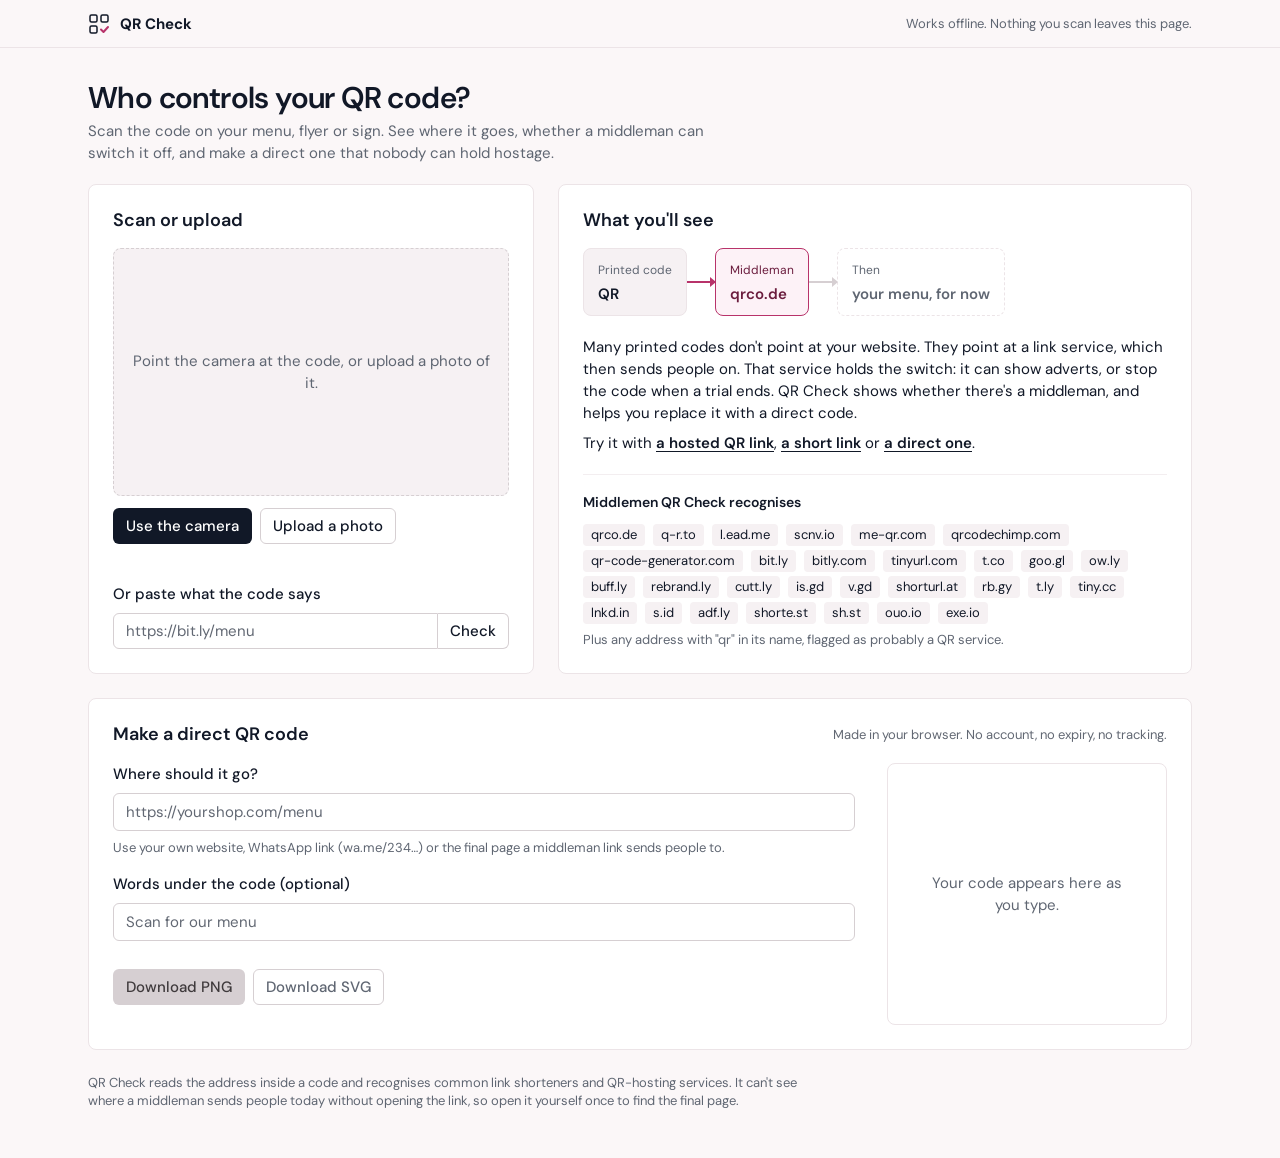
==== day-07-qr-check/app/index.html @ 316559bb "Day 7: QR Check, find the middleman in a printed QR code Scan, upload or paste a QR code to see the " ====
<!doctype html>
<html lang="en">
<head>
  <meta charset="utf-8">
  <meta name="viewport" content="width=device-width, initial-scale=1, viewport-fit=cover">
  <title>QR Check: who controls your printed QR code?</title>
  <meta name="description" content="Scan or upload the QR code on your menu or flyer to see where it really goes and who can switch it off. Then make a direct code with no middleman.">
  <meta name="theme-color" content="#fbf7f8">
  <link rel="manifest" href="manifest.webmanifest">
  <link rel="icon" href="icon.svg" type="image/svg+xml">
  <link rel="preconnect" href="https://fonts.googleapis.com"><link rel="preconnect" href="https://fonts.gstatic.com" crossorigin>
  <link href="https://fonts.googleapis.com/css2?family=DM+Sans:wght@400;500;600;700&display=swap" rel="stylesheet">
  <link rel="stylesheet" href="app.css">
  <link rel="stylesheet" href="style.css">
</head>
<body>
  <header class="topbar"><div class="column bar">
    <a class="brand" href="./"><svg width="22" height="22" viewBox="0 0 22 22" aria-hidden="true"><rect x="2" y="2" width="7" height="7" rx="1.5" fill="none" stroke="#111827" stroke-width="1.5"/><rect x="13" y="2" width="7" height="7" rx="1.5" fill="none" stroke="#111827" stroke-width="1.5"/><rect x="2" y="13" width="7" height="7" rx="1.5" fill="none" stroke="#111827" stroke-width="1.5"/><path d="M13 16.5l2.5 2.5 4.5-5" fill="none" stroke="#b8336a" stroke-width="2" stroke-linecap="round" stroke-linejoin="round"/></svg>QR Check</a>
    <span class="stamp">Works offline. Nothing you scan leaves this page.</span>
  </div></header>
  <main class="column canvas" id="main">
    <div class="title-row"><div>
      <h1>Who controls your QR code?</h1>
      <p class="sub">Scan the code on your menu, flyer or sign. See where it goes, whether a middleman can switch it off, and make a direct one that nobody can hold hostage.</p>
    </div></div>
    <div class="grid">
      <section class="panel s5 scan" aria-labelledby="h-scan">
        <header><h2 id="h-scan">Scan or upload</h2></header>
        <div class="viewfinder" id="vf"><video id="video" playsinline muted aria-label="Camera view"></video><p id="vf-hint">Point the camera at the code, or upload a photo of it.</p></div>
        <div class="row-actions">
          <button class="btn primary" type="button" id="cam">Use the camera</button>
          <label class="btn" for="file">Upload a photo</label><input id="file" type="file" accept="image/*" hidden>
        </div>
        <form class="paste" id="paste" onsubmit="return false"><label for="q">Or paste what the code says</label>
          <div class="joined"><input class="input" id="q" placeholder="https://bit.ly/menu" autocomplete="off" spellcheck="false"><button class="btn" type="submit">Check</button></div></form>
      </section>
      <section class="panel s7 result" id="result" aria-live="polite" aria-labelledby="h-result"></section>
    </div>
    <section class="panel make" aria-labelledby="h-make">
      <header><h2 id="h-make">Make a direct QR code</h2><span class="meta">Made in your browser. No account, no expiry, no tracking.</span></header>
      <div class="make-grid">
        <form class="form" id="make" onsubmit="return false">
          <div class="field"><label for="m-url">Where should it go?</label><input class="input" id="m-url" placeholder="https://yourshop.com/menu" autocomplete="off" spellcheck="false"><span class="hint" id="m-hint">Use your own website, WhatsApp link (wa.me/234…) or the final page a middleman link sends people to.</span></div>
          <div class="field"><label for="m-label">Words under the code (optional)</label><input class="input" id="m-label" maxlength="40" placeholder="Scan for our menu"></div>
          <div class="row-actions"><button class="btn primary" type="button" id="dl-png" disabled>Download PNG</button><button class="btn" type="button" id="dl-svg" disabled>Download SVG</button></div>
        </form>
        <figure class="sticker" id="sticker" aria-live="polite"><div class="empty">Your code appears here as you type.</div></figure>
      </div>
    </section>
    <p class="fine">QR Check reads the address inside a code and recognises common link shorteners and QR-hosting services. It can't see where a middleman sends people today without opening the link, so open it yourself once to find the final page.</p>
  </main>
  <script src="vendor/jsQR.js"></script>
  <script src="vendor/qrcode.js"></script>
  <script src="app.js"></script>
</body>
</html>
---- day-07-qr-check/app/app.css ----
/* tasteskill / app.css
   A neutral foundation for app screens (dashboards, admin, settings, inboxes), set to the defaults
   measured in the study of real product screens (references/app-screens.md). Copy it into the project,
   replace the token values with the ones on the app sheet (draw.mjs --app), and build on top.
   Delete what you do not use. It has no brand of its own: neutral grounds, one quiet line, one accent. */

/* ---------- tokens (replace with the dealt style) ---------- */
:root {
  /* names match the app sheet printed by draw.mjs --app */
  --ground: #f9fafb;          /* the app chrome and page */
  --surface: #ffffff;         /* panels and the work sheet */
  --raised: #f4f5f6;          /* a filled inner well, hover rows */
  --active: #eeeeee;          /* the active nav pill */
  --border: #e8e8e8;          /* panel edges: about 1.2:1 on white */
  --rule: #f1f2f3;            /* row rules inside tables */
  --control: #d1d5db;         /* inputs and outlined buttons: one step stronger */
  --text: #111111;
  --muted: #5f6368;           /* secondary text, labels (4.5:1 or more on its ground) */
  --faint: #6b6b6b;           /* meta and placeholders: the lightest grey that holds 4.5:1 on white */
  --accent: #1f6f5c;          /* one hue: data, focus, the selected thing */
  --primary: #1d1f20;         /* the primary button is near-black unless the style says otherwise */
  --primary-ink: #ffffff;
  --positive: #247b50; --negative: #c4242a; --warning: #92400e;  /* references/app-screens.md §9.5; a green accent is also --positive */
  --pill-positive-bg: #dcfae5; --pill-positive-ink: #04250e;
  --pill-negative-bg: #ffedea; --pill-negative-ink: #831c1e;
  --pill-warning-bg: #fffbeb; --pill-warning-ink: #92400e;
  --pill-neutral-bg: #eeeeee; --pill-neutral-ink: #3d3d3d;
  --chart-1: var(--accent); --chart-2: #8fb8ad; --chart-3: #b08a2e; --chart-muted: #cfd3d6;
  --chart-mark: var(--text);  /* a marked period in Charts.diverging: the second tone */
  --chart-span: 0.06;         /* opacity of a shaded span (a selling window, an outage) */
  --grid: var(--rule);        /* chart gridlines (charts.js) */
  --axis-ink: var(--muted);   /* chart tick labels (charts.js) */
  --ink: var(--text);

  --font: "Inter", system-ui, -apple-system, "Segoe UI", sans-serif;
  --fs-title: 24px; --fs-section: 16px; --fs-kpi: 28px; --fs-body: 14px; --fs-small: 12px;

  --sidebar-width: 232px;
  --pad: 24px;                /* canvas padding */
  --gap: 16px;                /* one gutter, horizontal and vertical */
  --card-pad: 20px;
  --radius-card: 8px;         /* radius is bimodal: tight 4–8 (controls 6) or soft 16–24 (controls full); never 11–12 */
  --radius-control: 6px;
  --control-height: 32px;     /* every control in the title and filter rows */
  --row-height: 48px;         /* single-line table row */
  --nav-row: 32px;            /* sidebar item height, on a 34px pitch */

  --ease-out: cubic-bezier(0.22, 1, 0.36, 1);
  --t-press: 120ms; --t-hover: 150ms; --t-ui: 200ms;
}
/* dark: one true-neutral ground, elevation by lightness; two greys that read apart (not #aaa beside #969696) */
:root[data-theme="dark"] {
  --ground: #000000; --surface: #111111; --raised: #222222; --active: #222222;
  --border: #1a1a1a; --rule: #161616; --control: #444444;
  --text: #ffffff; --muted: #b4b4b4; --faint: #949494;
  --primary: #ffffff; --primary-ink: #000000;
  --positive: #3fc07a; --negative: #e5566f; --warning: #e5a93b;  /* a green or yellow-green accent is also --positive */
  --pill-positive-bg: #172a1d; --pill-positive-ink: #3fc07a;
  --pill-negative-bg: #2c1a20; --pill-negative-ink: #e5566f;
  --pill-warning-bg: #2b2414; --pill-warning-ink: #e5a93b;
  --pill-neutral-bg: #222222; --pill-neutral-ink: #ffffff;
  --chart-muted: #4a4a4a; --grid: #2b2b2b;
  --chart-span: 0.12;
}

/* ---------- reset ---------- */
*, *::before, *::after { box-sizing: border-box; }
html { -webkit-text-size-adjust: 100%; text-size-adjust: 100%; }
body { margin: 0; background: var(--ground); color: var(--text); font: var(--fs-body)/20px var(--font); -webkit-font-smoothing: antialiased; }
h1, h2, h3, h4, p, figure, ul, ol, dl, dd { margin: 0; }
ul[class], ol[class] { padding: 0; list-style: none; }
img, svg, video, canvas { display: block; max-width: 100%; }
button, input, select, textarea { font: inherit; color: inherit; }
a { color: inherit; text-decoration: none; }
:focus-visible { outline: 2px solid var(--accent); outline-offset: 2px; border-radius: 4px; }
.num, table, .kpi-value { font-variant-numeric: tabular-nums; }

/* ---------- shell: sidebar + canvas ---------- */
.app { display: grid; grid-template-columns: var(--sidebar-width) minmax(0, 1fr); min-height: 100svh; }
.sidebar { position: sticky; top: 0; height: 100svh; display: flex; flex-direction: column; gap: 2px; padding: 16px 12px; overflow: auto; }
.sidebar .group-label { margin: 20px 8px 6px; font-size: var(--fs-small); color: var(--faint); }
.nav-item { display: flex; align-items: center; gap: 10px; height: var(--nav-row); padding: 0 8px; border-radius: 8px; color: var(--muted); transition: background-color var(--t-hover) ease, color var(--t-hover) ease; }
.nav-item svg { width: 16px; height: 16px; flex: none; stroke-width: 1.5; }
.nav-item:hover { background: var(--raised); color: var(--text); }
.nav-item[aria-current="page"] { background: var(--active); color: var(--text); }
.sidebar .bottom { margin-top: auto; }
.canvas { min-width: 0; padding: var(--pad); }

/* ---------- title block and filters ---------- */
.title-row { display: flex; align-items: flex-end; justify-content: space-between; gap: 16px; margin-bottom: 20px; }
.title-row h1 { font-size: var(--fs-title); line-height: 1.2; font-weight: 600; letter-spacing: -0.01em; }
.title-row .sub { margin-top: 4px; color: var(--muted); }
.filters { display: flex; align-items: center; gap: 8px; margin-bottom: var(--gap); flex-wrap: wrap; }
.filters .spacer { flex: 1; }
.stamp { color: var(--faint); font-size: var(--fs-small); }

/* ---------- panels and grid ---------- */
.grid { display: grid; grid-template-columns: repeat(12, minmax(0, 1fr)); gap: var(--gap); }
.panel { background: var(--surface); border: 1px solid var(--border); border-radius: var(--radius-card); padding: var(--card-pad); min-width: 0; }
.panel > header { display: flex; align-items: center; justify-content: space-between; gap: 12px; margin-bottom: 16px; }
.panel h2 { font-size: var(--fs-section); line-height: 1.3; font-weight: 600; }
.panel .meta { color: var(--faint); font-size: var(--fs-small); }
/* paired cards in one row: a card stretches to its neighbour only when it has content to fill. Otherwise it keeps
   its own height (add .top to the row), and only an action or a total may be pinned to a stretched card's bottom */
.grid.top { align-items: start; }

/* a chart's heading row: its title (and legend or period) with a fixed 8px to the svg */
.chart-head { display: flex; align-items: baseline; justify-content: space-between; flex-wrap: wrap; gap: 4px 12px; margin-bottom: 8px; }
.chart-head h3 { font-size: var(--fs-body); line-height: 20px; font-weight: 500; }
.chart { position: relative; min-width: 0; }

/* a link at a card's foot or header ("Show all 7", "Sell-out history"): ink, a 12px chevron, an underline on hover,
   and no inline padding, so its text sits on the card's content edge */
.card-link { display: inline-flex; align-items: center; gap: 2px; padding: 0; border: 0; background: none; color: var(--text); font-weight: 500; cursor: pointer; text-underline-offset: 3px; }
.card-link::after { content: ""; width: 12px; height: 12px; flex: none; background: currentColor; -webkit-mask: var(--chevron) center / 12px no-repeat; mask: var(--chevron) center / 12px no-repeat; }
.card-link:hover { text-decoration: underline; }
:root { --chevron: url("data:image/svg+xml,%3Csvg xmlns='http://www.w3.org/2000/svg' viewBox='0 0 12 12'%3E%3Cpath d='M4.5 2.5 8 6l-3.5 3.5' fill='none' stroke='black' stroke-width='1.5' stroke-linecap='round' stroke-linejoin='round'/%3E%3C/svg%3E"); }

/* list rows: a rule between rows and none above the first. A rule on a rounded box curls up at both ends, so a row
   that carries a rule has square corners */
.rows { display: grid; }
.row { display: flex; align-items: center; gap: 12px; min-height: 44px; padding: 10px 0; }
.row + .row { border-top: 1px solid var(--rule); border-radius: 0; }

/* KPIs as one divided strip: a label above a number, no icons, no tiles */
.kpis { display: grid; grid-auto-flow: column; grid-auto-columns: minmax(0, 1fr); background: var(--surface); border: 1px solid var(--border); border-radius: var(--radius-card); }
.kpi { padding: 16px var(--card-pad); }
.kpi + .kpi { border-left: 1px solid var(--border); }
.kpi-label { color: var(--muted); }
.kpi-value { margin-top: 6px; font-size: var(--fs-kpi); line-height: 1.15; font-weight: 500; letter-spacing: -0.01em; }
.kpi-value small { font-size: 0.55em; color: var(--muted); font-weight: 400; margin-left: 2px; }
.delta { margin-top: 4px; font-size: var(--fs-small); color: var(--muted); }
.delta .up { color: var(--positive); } .delta .down { color: var(--negative); }
/* KPIs as the chart's tabs: the selected one carries a 2px rule and an ink label; the others keep a grey label and
   their value in ink at a lighter weight (a grey value reads as disabled). When the tabs are the per-entity
   breakdown the brief asks for (takings by shop), add .entities: nothing changes but the rule */
.kpis[role="tablist"] .kpi { position: relative; cursor: pointer; }
.kpis[role="tablist"] .kpi[aria-selected="true"]::after { content: ""; position: absolute; left: 0; right: 0; bottom: -1px; height: 2px; background: var(--text); }
.kpis[role="tablist"]:not(.entities) .kpi[aria-selected="true"] .kpi-label { color: var(--text); }
.kpis[role="tablist"]:not(.entities) .kpi[aria-selected="false"] .kpi-value { color: var(--text); font-weight: 400; }

/* ---------- tables ---------- */
.table-wrap { overflow-x: auto; }
table { width: 100%; border-collapse: collapse; }
th { height: 36px; padding: 0 12px; text-align: left; font-weight: 400; font-size: var(--fs-small); color: var(--muted); border-bottom: 1px solid var(--border); white-space: nowrap; }
/* cells share one baseline, so a figure never sits 2px below the name beside it; the row height comes from padding */
td { padding: calc((var(--row-height) - 20px) / 2) 12px; border-bottom: 1px solid var(--rule); vertical-align: baseline; }
tbody tr:last-child td { border-bottom: 0; }
/* no hover that changes the fill; a row that drives a detail pane takes the nav pill's fill when selected */
tbody tr[aria-selected="true"] td { background: var(--active); }
th.n, td.n { text-align: right; }
td .sub { display: block; font-size: var(--fs-small); color: var(--muted); }
.truncate { max-width: 28ch; overflow: hidden; text-overflow: ellipsis; white-space: nowrap; }

/* status pill: a pale tint with dark ink of the same hue, one per row */
.pill { display: inline-flex; align-items: center; gap: 6px; height: 22px; padding: 0 8px; border-radius: 999px; font-size: var(--fs-small); font-weight: 500; background: var(--pill-neutral-bg); color: var(--pill-neutral-ink); white-space: nowrap; }
.pill.pos { background: var(--pill-positive-bg); color: var(--pill-positive-ink); }
.pill.neg { background: var(--pill-negative-bg); color: var(--pill-negative-ink); }
.pill.warn { background: var(--pill-warning-bg); color: var(--pill-warning-ink); }

/* ---------- controls ---------- */
.btn { display: inline-flex; align-items: center; justify-content: center; gap: 8px; height: var(--control-height); padding: 0 12px; border-radius: var(--radius-control); border: 1px solid var(--control); background: var(--surface); font-weight: 500; cursor: pointer; transition: background-color var(--t-hover) ease, transform var(--t-press) var(--ease-out); }
.btn:hover { background: var(--raised); }
.btn:active { transform: translateY(1px); }
.btn.primary { background: var(--primary); color: var(--primary-ink); border-color: transparent; }
.btn.ghost { border-color: transparent; background: transparent; }
.field { display: grid; gap: 8px; }
.field label { font-weight: 500; }
.field .hint { color: var(--muted); font-size: var(--fs-small); }
.input, select.input { height: 38px; padding: 0 12px; border: 1px solid var(--control); border-radius: var(--radius-control); background: var(--surface); }
.input::placeholder { color: var(--faint); }
.tabs { display: flex; gap: 24px; border-bottom: 1px solid var(--border); margin-bottom: var(--gap); }
.tabs a { position: relative; padding: 10px 0; color: var(--muted); transition: color var(--t-hover) ease; }
.tabs a[aria-selected="true"] { color: var(--text); }
.tabs a[aria-selected="true"]::after { content: ""; position: absolute; left: 0; right: 0; bottom: -1px; height: 2px; background: var(--text); }
/* as wide as its options; full width only on a narrow phone */
.segmented { display: inline-flex; width: max-content; max-width: 100%; padding: 2px; border-radius: 8px; background: var(--raised); }
.segmented button { height: 28px; padding: 0 10px; border: 0; border-radius: 6px; background: transparent; color: var(--muted); cursor: pointer; }
.segmented button[aria-pressed="true"] { background: var(--surface); color: var(--text); }
.switch { appearance: none; width: 32px; height: 20px; border-radius: 999px; background: var(--control); position: relative; cursor: pointer; transition: background-color var(--t-ui) ease; }
.switch::after { content: ""; position: absolute; top: 2px; left: 2px; width: 16px; height: 16px; border-radius: 50%; background: #fff; transition: transform var(--t-ui) var(--ease-out); }
.switch:checked { background: var(--text); } .switch:checked::after { transform: translateX(12px); }

/* empty and loading states keep the frame; a loading value is a flat grey bar at its real size, with no shimmer */
.empty { display: grid; place-items: center; min-height: 96px; padding: 16px; border: 1px dashed var(--control); border-radius: var(--radius-control); color: var(--muted); text-align: center; }
.skeleton { background: var(--raised); border-radius: 4px; }

/* ---------- phone: the navigation folds away and the canvas takes the width ---------- */
.menu-toggle { display: none; }
@media (max-width: 860px) {
  .app { grid-template-columns: minmax(0, 1fr); }
  /* the menu opens as a full-screen sheet */
  .sidebar { position: fixed; inset: 0; width: 100%; height: 100%; z-index: 20; background: var(--surface); transform: translateX(-100%); transition: transform var(--t-ui) var(--ease-out); }
  .sidebar.open { transform: none; }
  .menu-toggle { display: inline-flex; }
  .canvas { padding: 16px; }
  .grid > * { grid-column: 1 / -1 !important; }
  .kpis { grid-auto-flow: row; grid-template-columns: repeat(2, minmax(0, 1fr)); }
  .kpi + .kpi { border-left: 0; }
  .kpi:nth-child(n + 3) { border-top: 1px solid var(--border); }
  .kpi:nth-child(2n) { border-left: 1px solid var(--border); }
  /* an odd count leaves no half-empty row: the last cell takes the full width */
  .kpi:last-child:nth-child(odd) { grid-column: 1 / -1; }
  /* KPI tabs in a 2-up grid: the selected cell takes a fill, never an underline floating mid-grid */
  .kpis[role="tablist"] .kpi[aria-selected="true"] { background: var(--active); }
  .kpis[role="tablist"] .kpi[aria-selected="true"]::after { content: none; }
  .title-row { flex-wrap: wrap; align-items: flex-start; }
}
@media (max-width: 480px) {
  .segmented { display: flex; width: 100%; }
  .segmented button { flex: 1; }
}
@media (prefers-reduced-motion: reduce) { *, *::before, *::after { transition-duration: 0.01ms !important; animation: none !important; } }

/* an empty message spans the block it stands in, never one squeezed column */
.rows .empty, .grid > .empty, li > .empty { grid-column: 1 / -1; width: 100%; }
---- day-07-qr-check/app/style.css ----
/* QR Check: the accent-ladder sheet (seed 1574233035) on top of app.css.
   Face: the ground one step toward the raspberry's palest tint. Signature: the chain from paper to destination,
   with any middleman in the accent, because that's who holds the switch. */
:root {
  --ground: #fbf7f8; --surface: #ffffff; --raised: #f6f1f3; --active: #f0e8eb;
  --border: #ece4e7; --rule: #f3eef0; --control: #d6cfd2;
  --text: #111827; --muted: #5f6672; --faint: #626873;
  --accent: #b8336a; --accent-soft: #fdf2f7; --accent-ink: #6b1d3e;
  --primary: #111827; --primary-ink: #fff;
  --pill-accent-bg: #fdf2f7; --pill-accent-ink: #6b1d3e;
  --font: "DM Sans", system-ui, sans-serif;
  --fs-title: 30px; --fs-section: 18px; --fs-body: 15px; --fs-small: 13px;
  --radius-card: 8px; --radius-control: 6px;
  --gap: 24px; --pad: 24px; --card-pad: 24px; --control-height: 36px;
}
body { line-height: 22px; font-variant-numeric: tabular-nums; }
.sr { position: absolute; width: 1px; height: 1px; overflow: hidden; clip: rect(0 0 0 0); white-space: nowrap; }

/* ---------- shell: no sidebar, one job. 48px top bar over a 1104px column ---------- */
.column { width: min(1104px, 100% - 48px); margin-inline: auto; }
.topbar { height: 48px; border-bottom: 1px solid var(--border); }
.topbar .bar { display: flex; align-items: center; justify-content: space-between; height: 100%; gap: 16px; }
.brand { display: inline-flex; align-items: center; gap: 10px; font-weight: 700; }
.stamp { color: var(--muted); font-size: var(--fs-small); }
.canvas { padding: 32px 0 48px; }
.title-row h1 { letter-spacing: -0.02em; }
.title-row .sub { max-width: 66ch; }

/* ---------- row 1: scan (5) beside the result (7) ---------- */
.s5 { grid-column: span 5; } .s7 { grid-column: span 7; }
.scan { display: flex; flex-direction: column; }
.viewfinder { position: relative; display: grid; place-items: center; aspect-ratio: 16 / 10; border: 1px dashed var(--control); border-radius: var(--radius-card); background: var(--raised); overflow: hidden; text-align: center; color: var(--muted); padding: 16px; }
.viewfinder video { position: absolute; inset: 0; width: 100%; height: 100%; object-fit: cover; display: none; }
.viewfinder.live { border-style: solid; padding: 0; }
.viewfinder.live video { display: block; }
.viewfinder.live p { display: none; }
.row-actions { display: flex; gap: 8px; flex-wrap: wrap; margin-top: 12px; }
.paste { margin-top: auto; padding-top: 20px; display: grid; gap: 8px; }
.paste label { font-weight: 500; }
.joined { display: flex; }
.joined .input { flex: 1; min-width: 0; border-radius: var(--radius-control) 0 0 var(--radius-control); height: var(--control-height); }
.joined .btn { border-radius: 0 var(--radius-control) var(--radius-control) 0; border-left: 0; }

/* ---------- the chain ---------- */
.chain { display: flex; align-items: center; gap: 0; margin: 4px 0 20px; flex-wrap: wrap; row-gap: 12px; }
.node { display: grid; gap: 2px; padding: 10px 14px; border: 1px solid var(--border); border-radius: var(--radius-card); background: var(--surface); min-width: 0; max-width: 100%; }
.node .k { font-size: 12px; color: var(--muted); }
.node .v { font-weight: 600; overflow-wrap: anywhere; }
.node.mid { border-color: var(--accent); background: var(--accent-soft); }
.node.mid .v, .node.mid .k { color: var(--accent-ink); }
.node.unknown { border-style: dashed; color: var(--muted); }
.node.paper { background: var(--raised); }
.link { flex: none; width: 28px; height: 2px; background: var(--control); position: relative; }
.link::after { content: ""; position: absolute; right: -1px; top: -4px; border: 5px solid transparent; border-left: 6px solid var(--control); border-right: 0; }
.link.hot { background: var(--accent); } .link.hot::after { border-left-color: var(--accent); }
.verdict .head { display: flex; align-items: center; gap: 10px; flex-wrap: wrap; }
.verdict h3 { margin-top: 8px; font-size: 22px; line-height: 28px; font-weight: 700; letter-spacing: -0.01em; }
.verdict p { margin-top: 8px; max-width: 64ch; }
.verdict .todo { margin-top: 12px; padding-left: 18px; }
.verdict .todo li + li { margin-top: 4px; }
.raw { margin-top: 16px; padding: 10px 12px; border-radius: var(--radius-control); background: var(--raised); font-size: var(--fs-small); overflow-wrap: anywhere; }
.raw b { font-weight: 500; color: var(--muted); }
.known { margin-top: 20px; padding-top: 16px; border-top: 1px solid var(--rule); }
.known h3 { font-size: 14px; font-weight: 600; margin-bottom: 8px; }
.known p { line-height: 26px; }
.known span { display: inline-block; margin-right: 4px; padding: 0 8px; border-radius: 4px; background: var(--raised); font-size: var(--fs-small); line-height: 22px; white-space: nowrap; }
.known .meta { margin-top: 6px; line-height: 18px; color: var(--muted); font-size: var(--fs-small); }
.pill { height: 26px; padding: 0 10px; font-size: var(--fs-small); }
.pill.acc { background: var(--pill-accent-bg); color: var(--pill-accent-ink); }
.text-action { border: 0; padding: 0; background: none; font: inherit; font-weight: 600; text-decoration: underline; text-underline-offset: 3px; cursor: pointer; color: var(--text); }

/* ---------- make ---------- */
.make { margin-top: var(--gap); }
.make-grid { display: grid; grid-template-columns: minmax(0, 1fr) 280px; gap: 32px; align-items: start; }
.form { display: grid; gap: 16px; }
.form .input { width: 100%; height: 38px; }
.field .hint { color: var(--muted); font-size: var(--fs-small); line-height: 18px; }
.sticker { margin: 0; display: grid; justify-items: center; gap: 10px; padding: 20px; border: 1px solid var(--border); border-radius: var(--radius-card); background: #fff; text-align: center; }
.sticker svg { width: 220px; height: 220px; }
.sticker .label { font-weight: 600; font-size: 16px; }
.sticker .to { font-size: 12px; color: var(--muted); overflow-wrap: anywhere; }
.sticker .empty { min-height: 220px; width: 100%; border: 0; }
.fine { margin-top: 24px; color: var(--muted); font-size: var(--fs-small); line-height: 18px; max-width: 80ch; }
.btn[disabled] { color: var(--muted); cursor: not-allowed; }
.btn.primary[disabled] { background: #d6cfd2; color: #3f3a3c; }

@media (max-width: 960px) {
  .s5, .s7 { grid-column: 1 / -1; }
  .make-grid { grid-template-columns: minmax(0, 1fr); }
}
@media (max-width: 860px) {
  .column { width: calc(100% - 32px); }
  .canvas { padding-top: 20px; }
  .stamp { display: none; }
  .title-row h1 { font-size: 26px; line-height: 32px; }
  .btn { height: 44px; }
  .joined .input { height: 44px; }
  .chain { flex-direction: column; align-items: stretch; }
  .link { width: 2px; height: 18px; margin-left: 20px; }
  .link::after { right: auto; top: auto; left: -4px; bottom: -1px; border: 5px solid transparent; border-top: 6px solid var(--control); border-bottom: 0; }
  .link.hot::after { border-top-color: var(--accent); border-left-color: transparent; }
}
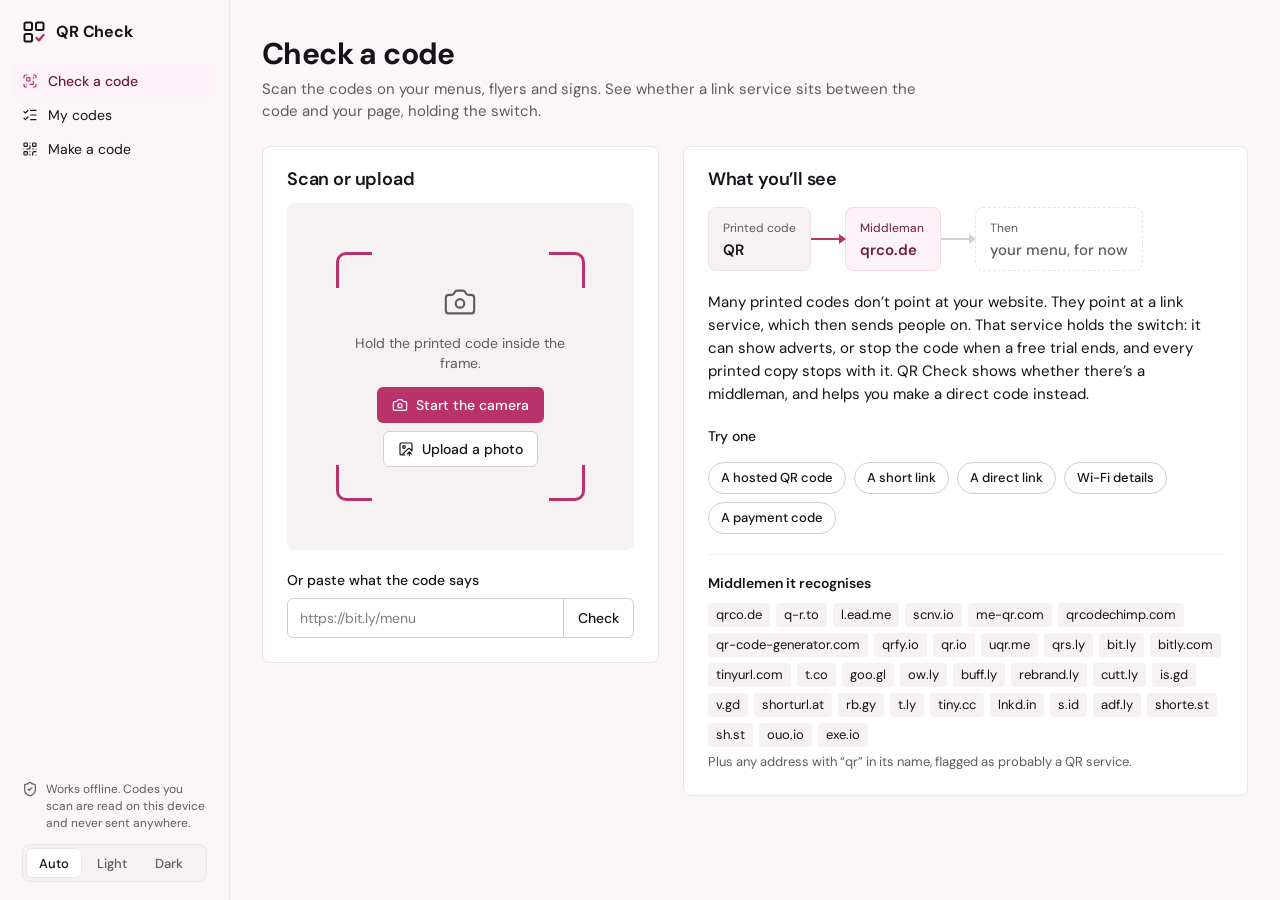
==== commit af9833a4: "Day 7: rebuild QR Check to the shipped bar The first build worked but read as one long page, and two" ====
--- a/day-07-qr-check/app/index.html
+++ b/day-07-qr-check/app/index.html
@@ -3,54 +3,32 @@
 <head>
   <meta charset="utf-8">
   <meta name="viewport" content="width=device-width, initial-scale=1, viewport-fit=cover">
-  <title>QR Check: who controls your printed QR code?</title>
-  <meta name="description" content="Scan or upload the QR code on your menu or flyer to see where it really goes and who can switch it off. Then make a direct code with no middleman.">
+  <title>QR Check</title>
+  <meta name="description" content="Scan the QR codes on your menus, flyers and signs, see whether a link service controls where they go, keep a list, and make direct codes that never expire.">
   <meta name="theme-color" content="#fbf7f8">
+  <meta name="color-scheme" content="light dark">
   <link rel="manifest" href="manifest.webmanifest">
   <link rel="icon" href="icon.svg" type="image/svg+xml">
-  <link rel="preconnect" href="https://fonts.googleapis.com"><link rel="preconnect" href="https://fonts.gstatic.com" crossorigin>
-  <link href="https://fonts.googleapis.com/css2?family=DM+Sans:wght@400;500;600;700&display=swap" rel="stylesheet">
+  <link rel="apple-touch-icon" href="icons/apple-touch-icon.png">
+  <link rel="preload" href="fonts/dm-sans-latin.woff2" as="font" type="font/woff2" crossorigin>
   <link rel="stylesheet" href="app.css">
-  <link rel="stylesheet" href="style.css">
+  <script>try { var t = localStorage.getItem('qrc:theme'); if (t === 'light' || t === 'dark') document.documentElement.setAttribute('data-theme', t); } catch (e) {}</script>
 </head>
 <body>
-  <header class="topbar"><div class="column bar">
-    <a class="brand" href="./"><svg width="22" height="22" viewBox="0 0 22 22" aria-hidden="true"><rect x="2" y="2" width="7" height="7" rx="1.5" fill="none" stroke="#111827" stroke-width="1.5"/><rect x="13" y="2" width="7" height="7" rx="1.5" fill="none" stroke="#111827" stroke-width="1.5"/><rect x="2" y="13" width="7" height="7" rx="1.5" fill="none" stroke="#111827" stroke-width="1.5"/><path d="M13 16.5l2.5 2.5 4.5-5" fill="none" stroke="#b8336a" stroke-width="2" stroke-linecap="round" stroke-linejoin="round"/></svg>QR Check</a>
-    <span class="stamp">Works offline. Nothing you scan leaves this page.</span>
-  </div></header>
-  <main class="column canvas" id="main">
-    <div class="title-row"><div>
-      <h1>Who controls your QR code?</h1>
-      <p class="sub">Scan the code on your menu, flyer or sign. See where it goes, whether a middleman can switch it off, and make a direct one that nobody can hold hostage.</p>
-    </div></div>
-    <div class="grid">
-      <section class="panel s5 scan" aria-labelledby="h-scan">
-        <header><h2 id="h-scan">Scan or upload</h2></header>
-        <div class="viewfinder" id="vf"><video id="video" playsinline muted aria-label="Camera view"></video><p id="vf-hint">Point the camera at the code, or upload a photo of it.</p></div>
-        <div class="row-actions">
-          <button class="btn primary" type="button" id="cam">Use the camera</button>
-          <label class="btn" for="file">Upload a photo</label><input id="file" type="file" accept="image/*" hidden>
-        </div>
-        <form class="paste" id="paste" onsubmit="return false"><label for="q">Or paste what the code says</label>
-          <div class="joined"><input class="input" id="q" placeholder="https://bit.ly/menu" autocomplete="off" spellcheck="false"><button class="btn" type="submit">Check</button></div></form>
-      </section>
-      <section class="panel s7 result" id="result" aria-live="polite" aria-labelledby="h-result"></section>
-    </div>
-    <section class="panel make" aria-labelledby="h-make">
-      <header><h2 id="h-make">Make a direct QR code</h2><span class="meta">Made in your browser. No account, no expiry, no tracking.</span></header>
-      <div class="make-grid">
-        <form class="form" id="make" onsubmit="return false">
-          <div class="field"><label for="m-url">Where should it go?</label><input class="input" id="m-url" placeholder="https://yourshop.com/menu" autocomplete="off" spellcheck="false"><span class="hint" id="m-hint">Use your own website, WhatsApp link (wa.me/234…) or the final page a middleman link sends people to.</span></div>
-          <div class="field"><label for="m-label">Words under the code (optional)</label><input class="input" id="m-label" maxlength="40" placeholder="Scan for our menu"></div>
-          <div class="row-actions"><button class="btn primary" type="button" id="dl-png" disabled>Download PNG</button><button class="btn" type="button" id="dl-svg" disabled>Download SVG</button></div>
-        </form>
-        <figure class="sticker" id="sticker" aria-live="polite"><div class="empty">Your code appears here as you type.</div></figure>
-      </div>
-    </section>
-    <p class="fine">QR Check reads the address inside a code and recognises common link shorteners and QR-hosting services. It can't see where a middleman sends people today without opening the link, so open it yourself once to find the final page.</p>
-  </main>
+  <a class="skip" href="#main">Skip to content</a>
+  <div class="shell">
+    <aside class="side" id="side"></aside>
+    <header class="phone-bar" id="phone-bar"></header>
+    <main id="main" tabindex="-1"><noscript><p style="padding:24px">QR Check needs JavaScript to read and make codes.</p></noscript></main>
+  </div>
+  <nav class="tabbar" id="tabbar" aria-label="Sections"></nav>
+  <div class="toasts" id="toasts" aria-live="polite"></div>
+  <div id="print-sheet" aria-hidden="true"></div>
+  <input type="file" id="photo" accept="image/*" hidden>
   <script src="vendor/jsQR.js"></script>
   <script src="vendor/qrcode.js"></script>
+  <script src="qr-core.js"></script>
+  <script src="icons.js"></script>
   <script src="app.js"></script>
 </body>
 </html>
--- a/day-07-qr-check/app/app.css
+++ b/day-07-qr-check/app/app.css
@@ -1,216 +1,306 @@
-/* tasteskill / app.css
-   A neutral foundation for app screens (dashboards, admin, settings, inboxes), set to the defaults
-   measured in the study of real product screens (references/app-screens.md). Copy it into the project,
-   replace the token values with the ones on the app sheet (draw.mjs --app), and build on top.
-   Delete what you do not use. It has no brand of its own: neutral grounds, one quiet line, one accent. */
-
-/* ---------- tokens (replace with the dealt style) ---------- */
+/* QR Check: accent-ladder app style (tasteskill draw). The move: one raspberry at full strength only
+   on small marks (the filled button, the middleman link in the chain, the active nav icon); its pale
+   tints do the area work (the active nav row, the middleman node, pills). The face: a ground one step
+   toward the raspberry's palest tint. The signature: the chain from printed code to destination.
+   Grid: 12 tracks, 24px gap. Check: scanner 5 + result 7. Make: form 7 + sticker 5. */
+
+@font-face { font-family: "DM Sans"; src: url("fonts/dm-sans-latin.woff2") format("woff2"); font-weight: 100 1000; font-display: swap; unicode-range: U+0000-00FF, U+0131, U+0152-0153, U+02BB-02BC, U+02C6, U+02DA, U+02DC, U+0304, U+0308, U+0329, U+2000-206F, U+20AC, U+2122, U+2191, U+2193, U+2212, U+2215, U+FEFF, U+FFFD; }
+@font-face { font-family: "DM Sans"; src: url("fonts/dm-sans-latin-ext.woff2") format("woff2"); font-weight: 100 1000; font-display: swap; unicode-range: U+0100-02BA, U+02BD-02C5, U+02C7-02CC, U+02CE-02D7, U+02DD-02FF, U+0304, U+0308, U+0329, U+1D00-1DBF, U+1E00-1E9F, U+1EF2-1EFF, U+2020, U+20A0-20AB, U+20AD-20C0, U+2113, U+2C60-2C7F, U+A720-A7FF; }
+
 :root {
-  /* names match the app sheet printed by draw.mjs --app */
-  --ground: #f9fafb;          /* the app chrome and page */
-  --surface: #ffffff;         /* panels and the work sheet */
-  --raised: #f4f5f6;          /* a filled inner well, hover rows */
-  --active: #eeeeee;          /* the active nav pill */
-  --border: #e8e8e8;          /* panel edges: about 1.2:1 on white */
-  --rule: #f1f2f3;            /* row rules inside tables */
-  --control: #d1d5db;         /* inputs and outlined buttons: one step stronger */
-  --text: #111111;
-  --muted: #5f6368;           /* secondary text, labels (4.5:1 or more on its ground) */
-  --faint: #6b6b6b;           /* meta and placeholders: the lightest grey that holds 4.5:1 on white */
-  --accent: #1f6f5c;          /* one hue: data, focus, the selected thing */
-  --primary: #1d1f20;         /* the primary button is near-black unless the style says otherwise */
+  color-scheme: light;
+  --ground: #fbf7f8; --surface: #ffffff; --raised: #f6f1f3; --active: #f3ecef;
+  --border: #ece4e8; --rule: #f4eef1; --control: #d6cdd2;
+  --text: #17121a; --muted: #625a62;
+  --accent: #b8336a; --accent-soft: #fdf2f7; --accent-track: #f8dbe8; --accent-ink: #6b1d3e;
   --primary-ink: #ffffff;
-  --positive: #247b50; --negative: #c4242a; --warning: #92400e;  /* references/app-screens.md §9.5; a green accent is also --positive */
-  --pill-positive-bg: #dcfae5; --pill-positive-ink: #04250e;
+  --positive: #247b50; --negative: #c4242a;
+  --pill-positive-bg: #dcfce7; --pill-positive-ink: #14532d;
   --pill-negative-bg: #ffedea; --pill-negative-ink: #831c1e;
   --pill-warning-bg: #fffbeb; --pill-warning-ink: #92400e;
-  --pill-neutral-bg: #eeeeee; --pill-neutral-ink: #3d3d3d;
-  --chart-1: var(--accent); --chart-2: #8fb8ad; --chart-3: #b08a2e; --chart-muted: #cfd3d6;
-  --chart-mark: var(--text);  /* a marked period in Charts.diverging: the second tone */
-  --chart-span: 0.06;         /* opacity of a shaded span (a selling window, an outage) */
-  --grid: var(--rule);        /* chart gridlines (charts.js) */
-  --axis-ink: var(--muted);   /* chart tick labels (charts.js) */
-  --ink: var(--text);
-
-  --font: "Inter", system-ui, -apple-system, "Segoe UI", sans-serif;
-  --fs-title: 24px; --fs-section: 16px; --fs-kpi: 28px; --fs-body: 14px; --fs-small: 12px;
-
-  --sidebar-width: 232px;
-  --pad: 24px;                /* canvas padding */
-  --gap: 16px;                /* one gutter, horizontal and vertical */
-  --card-pad: 20px;
-  --radius-card: 8px;         /* radius is bimodal: tight 4–8 (controls 6) or soft 16–24 (controls full); never 11–12 */
-  --radius-control: 6px;
-  --control-height: 32px;     /* every control in the title and filter rows */
-  --row-height: 48px;         /* single-line table row */
-  --nav-row: 32px;            /* sidebar item height, on a 34px pitch */
-
+  --pill-neutral-bg: #f1edef; --pill-neutral-ink: #3a333a;
+  --scrim: rgba(20, 10, 16, 0.45);
+  --float-shadow: 0 12px 32px rgba(40, 10, 25, 0.16), 0 2px 6px rgba(40, 10, 25, 0.08);
+  --font: "DM Sans", Inter, system-ui, -apple-system, "Segoe UI", sans-serif;
+  --radius-card: 8px; --radius-control: 6px;
+  --gap: 24px; --pad: 32px; --side: 230px; --control-height: 36px; --row-height: 48px;
   --ease-out: cubic-bezier(0.22, 1, 0.36, 1);
-  --t-press: 120ms; --t-hover: 150ms; --t-ui: 200ms;
-}
-/* dark: one true-neutral ground, elevation by lightness; two greys that read apart (not #aaa beside #969696) */
+}
+@media (prefers-color-scheme: dark) {
+  :root:not([data-theme="light"]) {
+    color-scheme: dark;
+    --ground: #000000; --surface: #111111; --raised: #1b1b1b; --active: #2a1820;
+    --border: #262626; --rule: #1d1d1d; --control: #474747;
+    --text: #ffffff; --muted: #b4b4b4;
+    --accent: #e0669a; --accent-soft: #2a1820; --accent-track: #4a2333; --accent-ink: #f5a9c8;
+    --primary-ink: #000000;
+    --positive: #3fc07a; --negative: #e5566f;
+    --pill-positive-bg: #172a1d; --pill-positive-ink: #3fc07a;
+    --pill-negative-bg: #2c1a20; --pill-negative-ink: #f07a8e;
+    --pill-warning-bg: #2b2414; --pill-warning-ink: #e5a93b;
+    --pill-neutral-bg: #222222; --pill-neutral-ink: #e6e6e6;
+    --scrim: rgba(0, 0, 0, 0.6); --float-shadow: 0 12px 32px rgba(0, 0, 0, 0.6);
+  }
+}
 :root[data-theme="dark"] {
-  --ground: #000000; --surface: #111111; --raised: #222222; --active: #222222;
-  --border: #1a1a1a; --rule: #161616; --control: #444444;
-  --text: #ffffff; --muted: #b4b4b4; --faint: #949494;
-  --primary: #ffffff; --primary-ink: #000000;
-  --positive: #3fc07a; --negative: #e5566f; --warning: #e5a93b;  /* a green or yellow-green accent is also --positive */
+  color-scheme: dark;
+  --ground: #000000; --surface: #111111; --raised: #1b1b1b; --active: #2a1820;
+  --border: #262626; --rule: #1d1d1d; --control: #474747;
+  --text: #ffffff; --muted: #b4b4b4;
+  --accent: #e0669a; --accent-soft: #2a1820; --accent-track: #4a2333; --accent-ink: #f5a9c8;
+  --primary-ink: #000000;
+  --positive: #3fc07a; --negative: #e5566f;
   --pill-positive-bg: #172a1d; --pill-positive-ink: #3fc07a;
-  --pill-negative-bg: #2c1a20; --pill-negative-ink: #e5566f;
+  --pill-negative-bg: #2c1a20; --pill-negative-ink: #f07a8e;
   --pill-warning-bg: #2b2414; --pill-warning-ink: #e5a93b;
-  --pill-neutral-bg: #222222; --pill-neutral-ink: #ffffff;
-  --chart-muted: #4a4a4a; --grid: #2b2b2b;
-  --chart-span: 0.12;
-}
-
-/* ---------- reset ---------- */
+  --pill-neutral-bg: #222222; --pill-neutral-ink: #e6e6e6;
+  --scrim: rgba(0, 0, 0, 0.6); --float-shadow: 0 12px 32px rgba(0, 0, 0, 0.6);
+}
+
 *, *::before, *::after { box-sizing: border-box; }
+[hidden] { display: none !important; }
 html { -webkit-text-size-adjust: 100%; text-size-adjust: 100%; }
-body { margin: 0; background: var(--ground); color: var(--text); font: var(--fs-body)/20px var(--font); -webkit-font-smoothing: antialiased; }
-h1, h2, h3, h4, p, figure, ul, ol, dl, dd { margin: 0; }
-ul[class], ol[class] { padding: 0; list-style: none; }
-img, svg, video, canvas { display: block; max-width: 100%; }
-button, input, select, textarea { font: inherit; color: inherit; }
-a { color: inherit; text-decoration: none; }
+body { margin: 0; background: var(--ground); color: var(--text); font: 400 14px/20px var(--font); -webkit-font-smoothing: antialiased; }
+h1, h2, h3, p, ol, ul, dl, dd { margin: 0; }
+ul, ol.plain { padding: 0; list-style: none; }
+button, input, select { font: inherit; color: inherit; }
+button { cursor: pointer; }
+a { color: inherit; }
+svg, img, canvas, video { display: block; }
 :focus-visible { outline: 2px solid var(--accent); outline-offset: 2px; border-radius: 4px; }
-.num, table, .kpi-value { font-variant-numeric: tabular-nums; }
-
-/* ---------- shell: sidebar + canvas ---------- */
-.app { display: grid; grid-template-columns: var(--sidebar-width) minmax(0, 1fr); min-height: 100svh; }
-.sidebar { position: sticky; top: 0; height: 100svh; display: flex; flex-direction: column; gap: 2px; padding: 16px 12px; overflow: auto; }
-.sidebar .group-label { margin: 20px 8px 6px; font-size: var(--fs-small); color: var(--faint); }
-.nav-item { display: flex; align-items: center; gap: 10px; height: var(--nav-row); padding: 0 8px; border-radius: 8px; color: var(--muted); transition: background-color var(--t-hover) ease, color var(--t-hover) ease; }
-.nav-item svg { width: 16px; height: 16px; flex: none; stroke-width: 1.5; }
-.nav-item:hover { background: var(--raised); color: var(--text); }
-.nav-item[aria-current="page"] { background: var(--active); color: var(--text); }
-.sidebar .bottom { margin-top: auto; }
-.canvas { min-width: 0; padding: var(--pad); }
-
-/* ---------- title block and filters ---------- */
-.title-row { display: flex; align-items: flex-end; justify-content: space-between; gap: 16px; margin-bottom: 20px; }
-.title-row h1 { font-size: var(--fs-title); line-height: 1.2; font-weight: 600; letter-spacing: -0.01em; }
-.title-row .sub { margin-top: 4px; color: var(--muted); }
-.filters { display: flex; align-items: center; gap: 8px; margin-bottom: var(--gap); flex-wrap: wrap; }
-.filters .spacer { flex: 1; }
-.stamp { color: var(--faint); font-size: var(--fs-small); }
-
-/* ---------- panels and grid ---------- */
-.grid { display: grid; grid-template-columns: repeat(12, minmax(0, 1fr)); gap: var(--gap); }
-.panel { background: var(--surface); border: 1px solid var(--border); border-radius: var(--radius-card); padding: var(--card-pad); min-width: 0; }
-.panel > header { display: flex; align-items: center; justify-content: space-between; gap: 12px; margin-bottom: 16px; }
-.panel h2 { font-size: var(--fs-section); line-height: 1.3; font-weight: 600; }
-.panel .meta { color: var(--faint); font-size: var(--fs-small); }
-/* paired cards in one row: a card stretches to its neighbour only when it has content to fill. Otherwise it keeps
-   its own height (add .top to the row), and only an action or a total may be pinned to a stretched card's bottom */
-.grid.top { align-items: start; }
-
-/* a chart's heading row: its title (and legend or period) with a fixed 8px to the svg */
-.chart-head { display: flex; align-items: baseline; justify-content: space-between; flex-wrap: wrap; gap: 4px 12px; margin-bottom: 8px; }
-.chart-head h3 { font-size: var(--fs-body); line-height: 20px; font-weight: 500; }
-.chart { position: relative; min-width: 0; }
-
-/* a link at a card's foot or header ("Show all 7", "Sell-out history"): ink, a 12px chevron, an underline on hover,
-   and no inline padding, so its text sits on the card's content edge */
-.card-link { display: inline-flex; align-items: center; gap: 2px; padding: 0; border: 0; background: none; color: var(--text); font-weight: 500; cursor: pointer; text-underline-offset: 3px; }
-.card-link::after { content: ""; width: 12px; height: 12px; flex: none; background: currentColor; -webkit-mask: var(--chevron) center / 12px no-repeat; mask: var(--chevron) center / 12px no-repeat; }
-.card-link:hover { text-decoration: underline; }
-:root { --chevron: url("data:image/svg+xml,%3Csvg xmlns='http://www.w3.org/2000/svg' viewBox='0 0 12 12'%3E%3Cpath d='M4.5 2.5 8 6l-3.5 3.5' fill='none' stroke='black' stroke-width='1.5' stroke-linecap='round' stroke-linejoin='round'/%3E%3C/svg%3E"); }
-
-/* list rows: a rule between rows and none above the first. A rule on a rounded box curls up at both ends, so a row
-   that carries a rule has square corners */
-.rows { display: grid; }
-.row { display: flex; align-items: center; gap: 12px; min-height: 44px; padding: 10px 0; }
-.row + .row { border-top: 1px solid var(--rule); border-radius: 0; }
-
-/* KPIs as one divided strip: a label above a number, no icons, no tiles */
-.kpis { display: grid; grid-auto-flow: column; grid-auto-columns: minmax(0, 1fr); background: var(--surface); border: 1px solid var(--border); border-radius: var(--radius-card); }
-.kpi { padding: 16px var(--card-pad); }
-.kpi + .kpi { border-left: 1px solid var(--border); }
-.kpi-label { color: var(--muted); }
-.kpi-value { margin-top: 6px; font-size: var(--fs-kpi); line-height: 1.15; font-weight: 500; letter-spacing: -0.01em; }
-.kpi-value small { font-size: 0.55em; color: var(--muted); font-weight: 400; margin-left: 2px; }
-.delta { margin-top: 4px; font-size: var(--fs-small); color: var(--muted); }
-.delta .up { color: var(--positive); } .delta .down { color: var(--negative); }
-/* KPIs as the chart's tabs: the selected one carries a 2px rule and an ink label; the others keep a grey label and
-   their value in ink at a lighter weight (a grey value reads as disabled). When the tabs are the per-entity
-   breakdown the brief asks for (takings by shop), add .entities: nothing changes but the rule */
-.kpis[role="tablist"] .kpi { position: relative; cursor: pointer; }
-.kpis[role="tablist"] .kpi[aria-selected="true"]::after { content: ""; position: absolute; left: 0; right: 0; bottom: -1px; height: 2px; background: var(--text); }
-.kpis[role="tablist"]:not(.entities) .kpi[aria-selected="true"] .kpi-label { color: var(--text); }
-.kpis[role="tablist"]:not(.entities) .kpi[aria-selected="false"] .kpi-value { color: var(--text); font-weight: 400; }
-
-/* ---------- tables ---------- */
-.table-wrap { overflow-x: auto; }
-table { width: 100%; border-collapse: collapse; }
-th { height: 36px; padding: 0 12px; text-align: left; font-weight: 400; font-size: var(--fs-small); color: var(--muted); border-bottom: 1px solid var(--border); white-space: nowrap; }
-/* cells share one baseline, so a figure never sits 2px below the name beside it; the row height comes from padding */
-td { padding: calc((var(--row-height) - 20px) / 2) 12px; border-bottom: 1px solid var(--rule); vertical-align: baseline; }
-tbody tr:last-child td { border-bottom: 0; }
-/* no hover that changes the fill; a row that drives a detail pane takes the nav pill's fill when selected */
-tbody tr[aria-selected="true"] td { background: var(--active); }
-th.n, td.n { text-align: right; }
-td .sub { display: block; font-size: var(--fs-small); color: var(--muted); }
-.truncate { max-width: 28ch; overflow: hidden; text-overflow: ellipsis; white-space: nowrap; }
-
-/* status pill: a pale tint with dark ink of the same hue, one per row */
-.pill { display: inline-flex; align-items: center; gap: 6px; height: 22px; padding: 0 8px; border-radius: 999px; font-size: var(--fs-small); font-weight: 500; background: var(--pill-neutral-bg); color: var(--pill-neutral-ink); white-space: nowrap; }
-.pill.pos { background: var(--pill-positive-bg); color: var(--pill-positive-ink); }
-.pill.neg { background: var(--pill-negative-bg); color: var(--pill-negative-ink); }
-.pill.warn { background: var(--pill-warning-bg); color: var(--pill-warning-ink); }
-
-/* ---------- controls ---------- */
-.btn { display: inline-flex; align-items: center; justify-content: center; gap: 8px; height: var(--control-height); padding: 0 12px; border-radius: var(--radius-control); border: 1px solid var(--control); background: var(--surface); font-weight: 500; cursor: pointer; transition: background-color var(--t-hover) ease, transform var(--t-press) var(--ease-out); }
-.btn:hover { background: var(--raised); }
-.btn:active { transform: translateY(1px); }
-.btn.primary { background: var(--primary); color: var(--primary-ink); border-color: transparent; }
-.btn.ghost { border-color: transparent; background: transparent; }
-.field { display: grid; gap: 8px; }
-.field label { font-weight: 500; }
-.field .hint { color: var(--muted); font-size: var(--fs-small); }
-.input, select.input { height: 38px; padding: 0 12px; border: 1px solid var(--control); border-radius: var(--radius-control); background: var(--surface); }
-.input::placeholder { color: var(--faint); }
-.tabs { display: flex; gap: 24px; border-bottom: 1px solid var(--border); margin-bottom: var(--gap); }
-.tabs a { position: relative; padding: 10px 0; color: var(--muted); transition: color var(--t-hover) ease; }
-.tabs a[aria-selected="true"] { color: var(--text); }
-.tabs a[aria-selected="true"]::after { content: ""; position: absolute; left: 0; right: 0; bottom: -1px; height: 2px; background: var(--text); }
-/* as wide as its options; full width only on a narrow phone */
-.segmented { display: inline-flex; width: max-content; max-width: 100%; padding: 2px; border-radius: 8px; background: var(--raised); }
-.segmented button { height: 28px; padding: 0 10px; border: 0; border-radius: 6px; background: transparent; color: var(--muted); cursor: pointer; }
-.segmented button[aria-pressed="true"] { background: var(--surface); color: var(--text); }
-.switch { appearance: none; width: 32px; height: 20px; border-radius: 999px; background: var(--control); position: relative; cursor: pointer; transition: background-color var(--t-ui) ease; }
-.switch::after { content: ""; position: absolute; top: 2px; left: 2px; width: 16px; height: 16px; border-radius: 50%; background: #fff; transition: transform var(--t-ui) var(--ease-out); }
-.switch:checked { background: var(--text); } .switch:checked::after { transform: translateX(12px); }
-
-/* empty and loading states keep the frame; a loading value is a flat grey bar at its real size, with no shimmer */
-.empty { display: grid; place-items: center; min-height: 96px; padding: 16px; border: 1px dashed var(--control); border-radius: var(--radius-control); color: var(--muted); text-align: center; }
-.skeleton { background: var(--raised); border-radius: 4px; }
-
-/* ---------- phone: the navigation folds away and the canvas takes the width ---------- */
-.menu-toggle { display: none; }
-@media (max-width: 860px) {
-  .app { grid-template-columns: minmax(0, 1fr); }
-  /* the menu opens as a full-screen sheet */
-  .sidebar { position: fixed; inset: 0; width: 100%; height: 100%; z-index: 20; background: var(--surface); transform: translateX(-100%); transition: transform var(--t-ui) var(--ease-out); }
-  .sidebar.open { transform: none; }
-  .menu-toggle { display: inline-flex; }
-  .canvas { padding: 16px; }
-  .grid > * { grid-column: 1 / -1 !important; }
-  .kpis { grid-auto-flow: row; grid-template-columns: repeat(2, minmax(0, 1fr)); }
-  .kpi + .kpi { border-left: 0; }
-  .kpi:nth-child(n + 3) { border-top: 1px solid var(--border); }
-  .kpi:nth-child(2n) { border-left: 1px solid var(--border); }
-  /* an odd count leaves no half-empty row: the last cell takes the full width */
-  .kpi:last-child:nth-child(odd) { grid-column: 1 / -1; }
-  /* KPI tabs in a 2-up grid: the selected cell takes a fill, never an underline floating mid-grid */
-  .kpis[role="tablist"] .kpi[aria-selected="true"] { background: var(--active); }
-  .kpis[role="tablist"] .kpi[aria-selected="true"]::after { content: none; }
-  .title-row { flex-wrap: wrap; align-items: flex-start; }
-}
-@media (max-width: 480px) {
-  .segmented { display: flex; width: 100%; }
-  .segmented button { flex: 1; }
-}
-@media (prefers-reduced-motion: reduce) { *, *::before, *::after { transition-duration: 0.01ms !important; animation: none !important; } }
-
-/* an empty message spans the block it stands in, never one squeezed column */
-.rows .empty, .grid > .empty, li > .empty { grid-column: 1 / -1; width: 100%; }
+main:focus { outline: none; }
+.num { font-variant-numeric: tabular-nums; }
+.visually-hidden { position: absolute !important; width: 1px; height: 1px; overflow: hidden; clip: rect(0 0 0 0); white-space: nowrap; }
+.skip { position: absolute; left: 12px; top: -48px; z-index: 50; background: var(--text); color: var(--surface); padding: 8px 12px; border-radius: var(--radius-control); text-decoration: none; }
+.skip:focus { top: 8px; }
+svg.i { width: 16px; height: 16px; flex: none; fill: none; stroke: currentColor; stroke-width: 1.75; stroke-linecap: round; stroke-linejoin: round; }
+svg.i-20 { width: 20px; height: 20px; }
+
+/* ---------- shell: open plane ---------- */
+.shell { display: grid; grid-template-columns: var(--side) minmax(0, 1fr); min-height: 100svh; }
+.side { position: sticky; top: 0; height: 100svh; display: flex; flex-direction: column; gap: 2px; padding: 20px 12px 18px; border-right: 1px solid var(--border); }
+.brand { display: flex; align-items: center; gap: 10px; padding: 0 10px 18px; font-weight: 700; font-size: 16px; letter-spacing: -0.01em; text-decoration: none; }
+.brand svg { width: 24px; height: 24px; }
+.nav a { display: flex; align-items: center; gap: 10px; height: 34px; padding: 0 10px; border-radius: 8px; text-decoration: none; color: var(--text); font-size: 14px; transition: background 150ms; }
+.nav a:hover { background: var(--active); }
+.nav a[aria-current="page"] { background: var(--accent-soft); color: var(--accent-ink); font-weight: 500; }
+.nav a[aria-current="page"] svg { color: var(--accent); }
+.nav .count { margin-left: auto; font-size: 12px; color: var(--muted); font-variant-numeric: tabular-nums; }
+.nav a[aria-current="page"] .count { color: var(--accent-ink); }
+.side-foot { margin-top: auto; display: grid; gap: 12px; padding: 0 10px; color: var(--muted); font-size: 12px; line-height: 17px; }
+.side-foot p { display: flex; gap: 8px; }
+.phone-bar, .tabbar { display: none; }
+main { padding: 36px var(--pad) 64px; min-width: 0; max-width: 1240px; width: 100%; }
+
+/* ---------- buttons, fields ---------- */
+.btn { display: inline-flex; align-items: center; justify-content: center; gap: 8px; height: var(--control-height); padding: 0 14px; border-radius: var(--radius-control); border: 1px solid transparent; font-weight: 500; font-size: 14px; white-space: nowrap; text-decoration: none; transition: transform 120ms var(--ease-out), background 150ms, border-color 150ms, opacity 150ms; }
+.btn:active { transform: scale(0.97); }
+.btn-primary { background: var(--accent); color: var(--primary-ink); }
+.btn-primary:hover { opacity: 0.9; }
+.btn-ghost { background: var(--surface); border-color: var(--control); color: var(--text); }
+.btn-ghost:hover { background: var(--raised); }
+.btn-quiet { background: transparent; color: var(--text); }
+.btn-quiet:hover { background: var(--active); }
+.btn-lg { height: 42px; padding: 0 18px; font-size: 15px; }
+.btn-icon { width: var(--control-height); padding: 0; }
+.btn[disabled] { opacity: 0.5; cursor: not-allowed; transform: none; }
+.link { background: none; border: 0; padding: 0; font-weight: 500; color: var(--text); text-decoration: underline; text-decoration-color: var(--control); text-underline-offset: 3px; cursor: pointer; font-size: inherit; }
+.link:hover { text-decoration-color: currentColor; }
+.label { display: block; font-weight: 500; margin-bottom: 8px; }
+.hint { color: var(--muted); font-size: 13px; line-height: 18px; margin-top: 6px; }
+.input { width: 100%; height: 40px; padding: 0 12px; border: 1px solid var(--control); border-radius: var(--radius-control); background: var(--surface); transition: border-color 150ms, box-shadow 150ms; }
+.input:focus { outline: none; border-color: var(--accent); box-shadow: 0 0 0 3px var(--accent-track); } /* taste-skill-ignore: a field's focus ring */
+.input::placeholder { color: #857c84; }
+.joined { display: flex; }
+.joined .input { border-radius: var(--radius-control) 0 0 var(--radius-control); }
+.joined .btn { border-radius: 0 var(--radius-control) var(--radius-control) 0; margin-left: -1px; height: 40px; }
+.field + .field { margin-top: 16px; }
+.row2 { display: grid; grid-template-columns: 1fr 1fr; gap: 12px; }
+.check { display: flex; align-items: center; gap: 8px; margin-top: 12px; }
+.check input { width: 16px; height: 16px; accent-color: var(--accent); }
+.seg { display: inline-flex; flex-wrap: wrap; gap: 2px; padding: 3px; background: var(--raised); border: 1px solid var(--border); border-radius: 8px; }
+.seg button { height: 30px; padding: 0 12px; border: 1px solid transparent; border-radius: 6px; background: none; color: var(--muted); font-weight: 500; font-size: 13px; transition: background 150ms, color 150ms; }
+.seg button:hover { color: var(--text); }
+.seg button[aria-pressed="true"] { background: var(--surface); color: var(--text); border-color: var(--border); }
+
+/* ---------- canvas ---------- */
+.title-row { display: flex; align-items: flex-end; justify-content: space-between; gap: 16px; margin-bottom: 24px; flex-wrap: wrap; }
+.title-row h1 { font-size: 30px; line-height: 36px; font-weight: 700; letter-spacing: -0.02em; }
+.subline { color: var(--muted); margin-top: 6px; font-size: 15px; line-height: 22px; max-width: 680px; }
+.subline b { color: var(--text); font-weight: 500; }
+.grid { display: grid; grid-template-columns: repeat(12, minmax(0, 1fr)); gap: var(--gap); align-items: start; }
+.s5 { grid-column: span 5; min-width: 0; } .s7 { grid-column: span 7; min-width: 0; } .s8 { grid-column: span 8; min-width: 0; } .s4 { grid-column: span 4; min-width: 0; } .s12 { grid-column: 1 / -1; }
+.card { background: var(--surface); border: 1px solid var(--border); border-radius: var(--radius-card); }
+.card-head { display: flex; align-items: center; justify-content: space-between; gap: 12px; padding: 20px 24px 12px; flex-wrap: wrap; }
+.card-head h2 { font-size: 18px; line-height: 24px; font-weight: 600; letter-spacing: -0.01em; }
+.card-head .meta { color: var(--muted); font-size: 13px; }
+.card-body { padding: 0 24px 24px; }
+
+/* scanner */
+.finder { position: relative; aspect-ratio: 1 / 1; border-radius: var(--radius-card); background: var(--raised); overflow: hidden; display: grid; place-items: center; text-align: center; }
+.finder video { position: absolute; inset: 0; width: 100%; height: 100%; object-fit: cover; }
+.corners { position: absolute; inset: 14%; pointer-events: none; }
+.corners i { position: absolute; width: 36px; height: 36px; border: 3px solid var(--accent); }
+.corners i:nth-child(1) { left: 0; top: 0; border-right: 0; border-bottom: 0; border-radius: 10px 0 0 0; }
+.corners i:nth-child(2) { right: 0; top: 0; border-left: 0; border-bottom: 0; border-radius: 0 10px 0 0; }
+.corners i:nth-child(3) { left: 0; bottom: 0; border-right: 0; border-top: 0; border-radius: 0 0 0 10px; }
+.corners i:nth-child(4) { right: 0; bottom: 0; border-left: 0; border-top: 0; border-radius: 0 0 10px 0; }
+.finder.live .corners i { border-color: #ffffff; }
+.finder.live .scanline { position: absolute; left: 16%; right: 16%; height: 2px; background: rgba(255, 255, 255, 0.85); top: 20%; animation: scan 2.2s ease-in-out infinite alternate; }
+@keyframes scan { to { top: 80%; } }
+.finder-idle { position: relative; z-index: 1; padding: 0 18%; display: grid; gap: 14px; justify-items: center; }
+.finder-idle > svg { width: 34px; height: 34px; color: var(--muted); stroke-width: 1.5; }
+.finder-idle p { color: var(--muted); }
+.finder-actions { display: flex; gap: 8px; justify-content: center; flex-wrap: wrap; }
+.finder-live-actions { position: absolute; left: 0; right: 0; bottom: 14px; z-index: 2; display: flex; justify-content: center; gap: 8px; }
+.finder-live-actions .btn { background: rgba(0, 0, 0, 0.6); color: #ffffff; border-color: rgba(255, 255, 255, 0.3); }
+.paste { margin-top: 20px; }
+
+/* the chain */
+.chain { display: flex; align-items: stretch; gap: 0; margin: 4px 0 20px; flex-wrap: wrap; row-gap: 10px; }
+.node { min-width: 96px; padding: 10px 14px; border-radius: 8px; background: var(--raised); border: 1px solid var(--border); display: grid; gap: 2px; }
+.node .k { color: var(--muted); font-size: 12px; }
+.node .v { font-weight: 600; font-size: 15px; overflow-wrap: anywhere; }
+.node.mid { background: var(--accent-soft); border-color: var(--accent-track); }
+.node.mid .k, .node.mid .v { color: var(--accent-ink); }
+.node.unknown { background: transparent; border-style: dashed; }
+.node.unknown .v { font-weight: 500; color: var(--muted); }
+.node.end { background: var(--pill-positive-bg); border-color: transparent; }
+.node.end .k, .node.end .v { color: var(--pill-positive-ink); }
+.arrow { align-self: center; width: 34px; height: 2px; background: var(--control); position: relative; flex: none; }
+.arrow::after { content: ""; position: absolute; right: -1px; top: -4px; border: 5px solid transparent; border-left: 7px solid var(--control); border-right: 0; }
+.arrow.hot { background: var(--accent); }
+.arrow.hot::after { border-left-color: var(--accent); }
+.pill { display: inline-flex; align-items: center; height: 24px; padding: 0 10px; border-radius: 999px; font-size: 12px; font-weight: 600; white-space: nowrap; flex: none; background: var(--pill-neutral-bg); color: var(--pill-neutral-ink); }
+.pill.positive { background: var(--pill-positive-bg); color: var(--pill-positive-ink); }
+.pill.negative { background: var(--pill-negative-bg); color: var(--pill-negative-ink); }
+.pill.warning { background: var(--pill-warning-bg); color: var(--pill-warning-ink); }
+.verdict h2 { font-size: 22px; line-height: 28px; font-weight: 700; letter-spacing: -0.01em; margin: 10px 0 8px; overflow-wrap: anywhere; }
+.verdict p { font-size: 15px; line-height: 23px; }
+.todo { margin: 14px 0 0; padding-left: 20px; display: grid; gap: 6px; font-size: 15px; line-height: 22px; }
+.actions { display: flex; gap: 8px; flex-wrap: wrap; margin-top: 20px; }
+.raw { margin-top: 20px; padding: 12px 14px; background: var(--raised); border-radius: var(--radius-control); font-size: 13px; line-height: 19px; overflow-wrap: anywhere; color: var(--muted); }
+.raw b { color: var(--text); font-weight: 500; }
+.save-box { margin-top: 16px; padding: 16px; border: 1px solid var(--accent-track); background: var(--accent-soft); border-radius: var(--radius-card); }
+.saved-note { display: flex; gap: 8px; align-items: center; margin-top: 16px; color: var(--positive); font-weight: 500; }
+.tries { display: flex; flex-wrap: wrap; gap: 8px; margin-top: 16px; }
+.tries button { height: 32px; padding: 0 12px; border-radius: 999px; border: 1px solid var(--control); background: var(--surface); font-weight: 500; font-size: 13px; transition: background 150ms, border-color 150ms, transform 120ms; }
+.tries button:hover { background: var(--accent-soft); border-color: var(--accent-track); }
+.tries button:active { transform: scale(0.97); }
+.known { margin-top: 20px; padding-top: 18px; border-top: 1px solid var(--rule); }
+.known h3 { font-size: 14px; font-weight: 600; margin-bottom: 10px; }
+.known .hosts { display: flex; flex-wrap: wrap; gap: 6px; }
+.known .hosts span { padding: 2px 8px; border-radius: 4px; background: var(--raised); font-size: 13px; }
+.result-in { animation: rise 260ms var(--ease-out); }
+@keyframes rise { from { opacity: 0; transform: translateY(8px); } to { opacity: 1; transform: none; } }
+
+/* my codes */
+.codes { width: 100%; border-collapse: collapse; }
+.codes th, .codes td { text-align: left; padding: 0 12px; height: var(--row-height); border-top: 1px solid var(--rule); font-weight: 400; vertical-align: middle; }
+.codes thead th { color: var(--muted); font-size: 12px; height: 38px; border-top: 0; }
+.codes th:first-child, .codes td:first-child { padding-left: 24px; }
+.codes th:last-child, .codes td:last-child { padding-right: 16px; }
+.codes tbody tr { cursor: pointer; transition: background 150ms; }
+.codes tbody tr:hover { background: var(--raised); }
+.codes .where { font-weight: 500; }
+.codes .what { color: var(--muted); font-size: 13px; overflow: hidden; text-overflow: ellipsis; white-space: nowrap; max-width: 320px; }
+.codes .date { text-align: right; color: var(--muted); font-variant-numeric: tabular-nums; white-space: nowrap; }
+.codes .del { text-align: right; width: 48px; }
+.tally { display: grid; gap: 14px; }
+.tally .row { display: flex; justify-content: space-between; align-items: baseline; }
+.tally .big { font-size: 24px; font-weight: 600; font-variant-numeric: tabular-nums; }
+.track { height: 8px; border-radius: 999px; background: var(--rule); overflow: hidden; display: flex; }
+.track .bad { background: var(--accent); }
+.track .ok { background: var(--accent-track); }
+.places { display: grid; grid-template-columns: repeat(4, minmax(0, 1fr)); gap: 8px; }
+@media (max-width: 1279px) { .places { grid-template-columns: 1fr 1fr; } }
+.places button { width: 100%; display: grid; grid-template-columns: 16px minmax(0, 1fr) 16px; gap: 10px; align-items: center; height: 48px; padding: 0 14px; border: 1px solid var(--border); border-radius: var(--radius-card); background: var(--surface); text-align: left; font-weight: 500; transition: background 150ms, border-color 150ms, transform 120ms var(--ease-out); }
+.places button:hover { background: var(--accent-soft); border-color: var(--accent-track); }
+.places button:active { transform: scale(0.98); }
+.places button svg { color: var(--muted); }
+.places button:hover svg { color: var(--accent); }
+.make-grid { align-items: stretch; }
+.make-grid > .card { display: flex; flex-direction: column; }
+.sticker-body { flex: 1; display: flex; flex-direction: column; }
+.sticker-body .sticker-wrap { flex: 1; }
+.empty-frame { margin: 0 24px 24px; padding: 18px; border: 1px dashed var(--control); border-radius: var(--radius-card); display: flex; align-items: center; justify-content: space-between; gap: 16px; flex-wrap: wrap; color: var(--muted); }
+
+/* make */
+.sticker-wrap { display: grid; place-items: center; padding: 24px; background: var(--raised); border-radius: var(--radius-card); min-height: 360px; }
+.sticker { width: min(280px, 100%); background: #ffffff; color: #111111; border-radius: 12px; padding: 18px 18px 14px; display: grid; justify-items: center; gap: 8px; border: 1px solid #e8e2e5; animation: rise 200ms var(--ease-out); }
+.sticker svg { width: 100%; height: auto; }
+.sticker .words { font-weight: 700; font-size: 18px; line-height: 22px; text-align: center; letter-spacing: -0.01em; overflow-wrap: anywhere; }
+.sticker .to { font-size: 12px; color: #5b5560; text-align: center; overflow-wrap: anywhere; }
+.sticker-empty { color: var(--muted); text-align: center; max-width: 220px; }
+.selfcheck { display: flex; gap: 8px; align-items: flex-start; margin-top: 14px; font-size: 13px; line-height: 19px; }
+.selfcheck.ok { color: var(--positive); }
+.selfcheck.bad { color: var(--negative); }
+.selfcheck svg { margin-top: 1px; }
+.print-tips { margin-top: 24px; padding-top: 20px; border-top: 1px solid var(--rule); }
+.print-tips h3 { font-size: 15px; font-weight: 600; margin-bottom: 10px; }
+.print-tips ul { display: grid; gap: 10px; }
+.print-tips li { display: grid; grid-template-columns: 18px minmax(0, 1fr); gap: 10px; color: var(--text); }
+.print-tips li svg { margin-top: 2px; color: var(--accent); }
+.print-tips li span b { font-weight: 600; }
+.warnbox { margin-top: 12px; padding: 10px 12px; border-radius: var(--radius-control); background: var(--pill-warning-bg); color: var(--pill-warning-ink); font-size: 13px; line-height: 19px; display: flex; gap: 8px; }
+.warnbox svg { margin-top: 1px; }
+
+/* toasts */
+.toasts { position: fixed; left: 50%; bottom: 24px; transform: translateX(-50%); z-index: 60; display: grid; gap: 8px; width: min(440px, 100vw - 32px); pointer-events: none; }
+.toast { display: flex; align-items: center; gap: 12px; min-height: 46px; padding: 10px 14px; border-radius: var(--radius-card); background: var(--text); color: var(--surface); box-shadow: var(--float-shadow); pointer-events: auto; animation: rise 220ms var(--ease-out); } /* taste-skill-ignore: a toast floats */
+.toast .act { margin-left: auto; background: none; border: 0; color: inherit; font-weight: 600; text-decoration: underline; text-underline-offset: 3px; }
+.toast.out { animation: sink 180ms var(--ease-out) forwards; }
+@keyframes sink { to { opacity: 0; transform: translateY(8px); } }
+
+/* print: a sheet of stickers */
+#print-sheet { display: none; }
+@media print {
+  @page { size: A4; margin: 12mm; }
+  body { background: #ffffff; }
+  .shell, .tabbar, .toasts, .skip { display: none !important; }
+  #print-sheet { display: grid !important; grid-template-columns: repeat(3, 1fr); gap: 6mm; }
+  #print-sheet .sticker { width: auto; border: 1px dashed #bbbbbb; border-radius: 3mm; break-inside: avoid; animation: none; }
+}
+
+/* ---------- tablet and phone ---------- */
+@media (max-width: 1023px) {
+  .grid { grid-template-columns: minmax(0, 1fr); }
+  .s5, .s7, .s8, .s4 { grid-column: auto; }
+  .finder { aspect-ratio: 4 / 3; }
+}
+@media (max-width: 719px) {
+  :root { --pad: 16px; --gap: 16px; }
+  body { font-size: 15px; }
+  .shell { grid-template-columns: minmax(0, 1fr); }
+  .side { display: none; }
+  .phone-bar { display: flex; align-items: center; gap: 10px; height: 48px; padding: 0 16px; position: sticky; top: 0; z-index: 10; background: var(--ground); border-bottom: 1px solid var(--border); font-weight: 700; }
+  .phone-bar svg { width: 22px; height: 22px; }
+  .phone-bar .theme { margin-left: auto; }
+  main { padding: 20px 16px calc(84px + env(safe-area-inset-bottom)); }
+  .title-row h1 { font-size: 24px; line-height: 30px; }
+  .card-head { padding: 16px 16px 10px; }
+  .card-body { padding: 0 16px 16px; }
+  .finder { aspect-ratio: 1 / 1; }
+  .input { height: 44px; font-size: 16px; }
+  .joined .btn { height: 44px; }
+  .row2 { grid-template-columns: 1fr; }
+  .places { grid-template-columns: 1fr; }
+  .codes thead { display: none; }
+  .codes tr { display: grid; grid-template-columns: minmax(0, 1fr) auto; padding: 10px 16px; gap: 4px 12px; border-top: 1px solid var(--rule); }
+  .codes td { height: auto; padding: 0 !important; border: 0; }
+  .codes td.c-what { grid-column: 1; }
+  .codes td.c-pill { grid-column: 2; grid-row: 1; text-align: right; }
+  .codes td.date { grid-column: 2; grid-row: 2; }
+  .codes td.del { display: none; }
+  .codes .what { max-width: none; }
+  .empty-frame { margin: 0 16px 16px; }
+  .tabbar { display: grid; grid-template-columns: repeat(3, 1fr); position: fixed; left: 0; right: 0; bottom: 0; z-index: 20; height: calc(64px + env(safe-area-inset-bottom)); padding: 0 12px env(safe-area-inset-bottom); background: var(--surface); border-top: 1px solid var(--border); }
+  .tabbar a { display: flex; flex-direction: column; align-items: center; justify-content: center; gap: 4px; text-decoration: none; color: var(--muted); font-size: 12px; font-weight: 500; }
+  .tabbar a svg { width: 22px; height: 22px; }
+  .tabbar a[aria-current="page"] { color: var(--accent-ink); }
+  .tabbar a[aria-current="page"] svg { color: var(--accent); }
+  .toasts { bottom: calc(76px + env(safe-area-inset-bottom)); }
+}
+@media (prefers-reduced-motion: reduce) {
+  *, *::before, *::after { animation-duration: 1ms !important; animation-iteration-count: 1 !important; transition-duration: 1ms !important; }
+}
